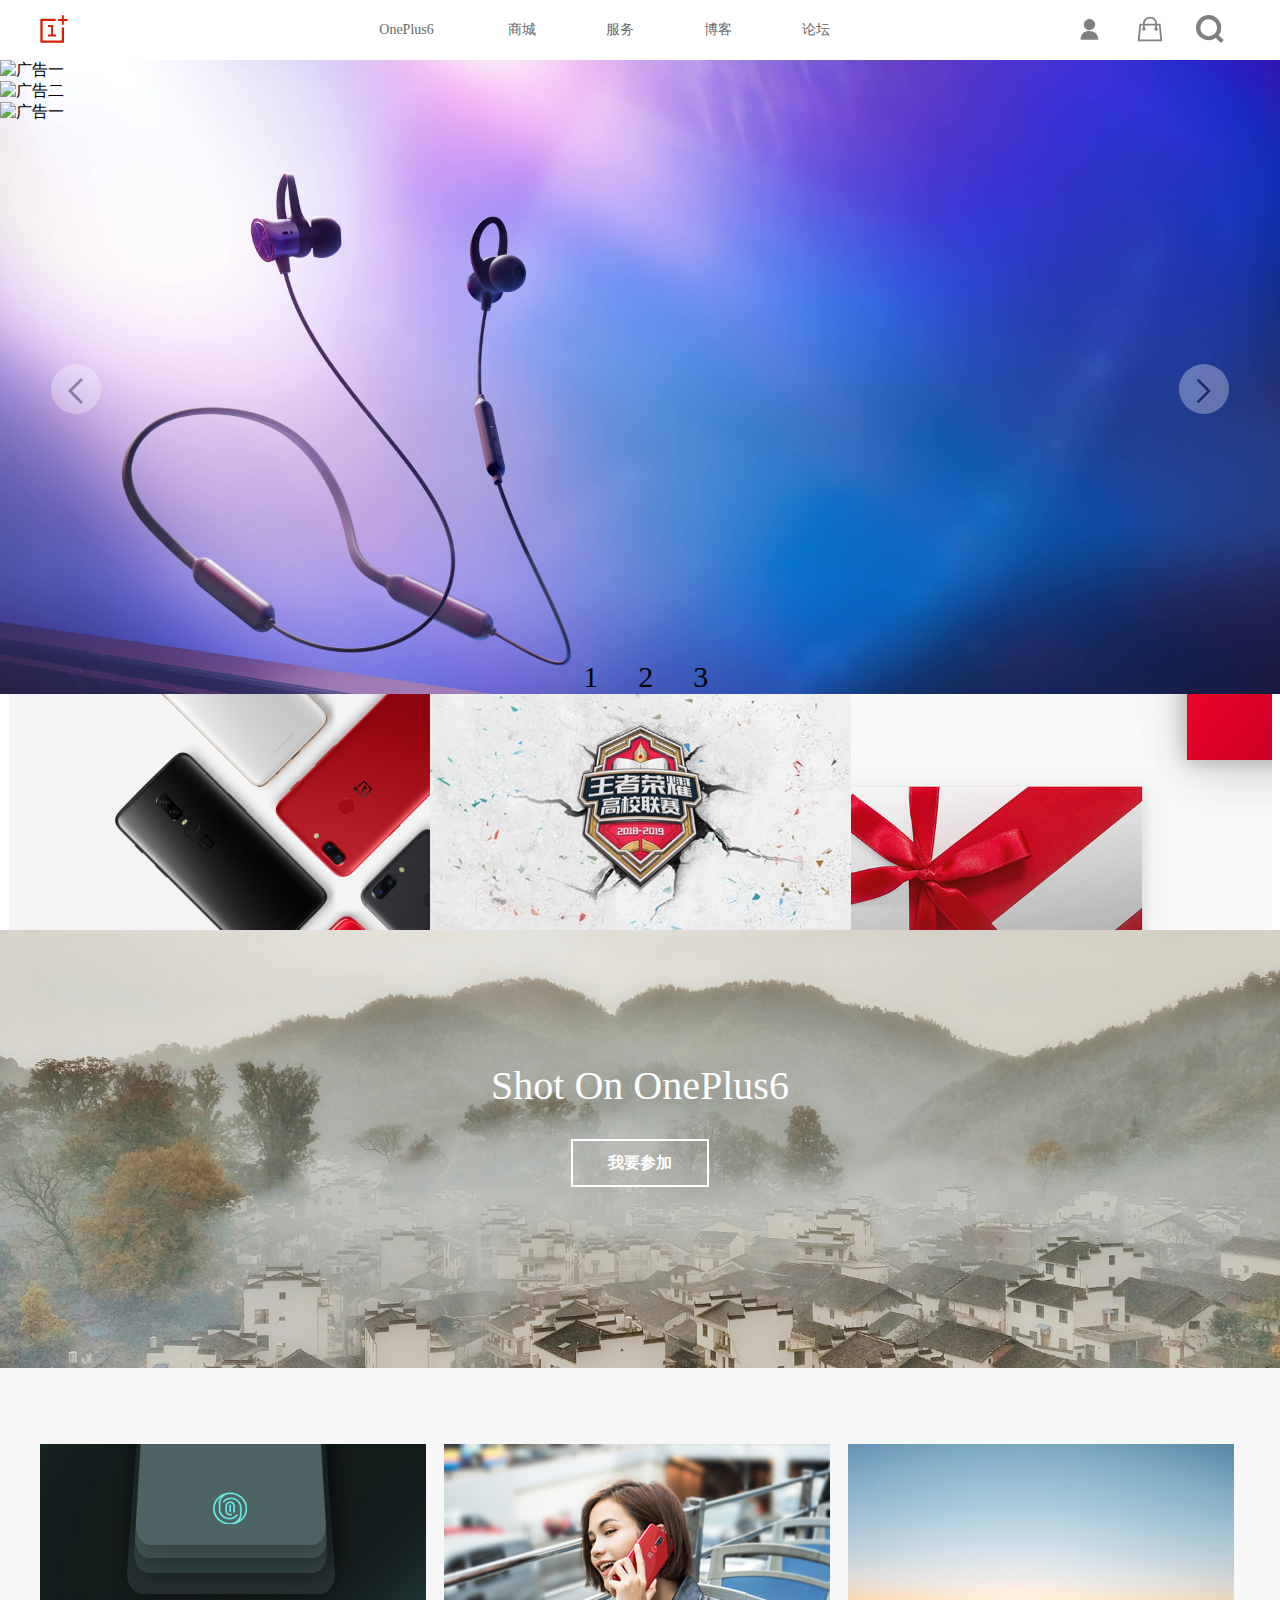
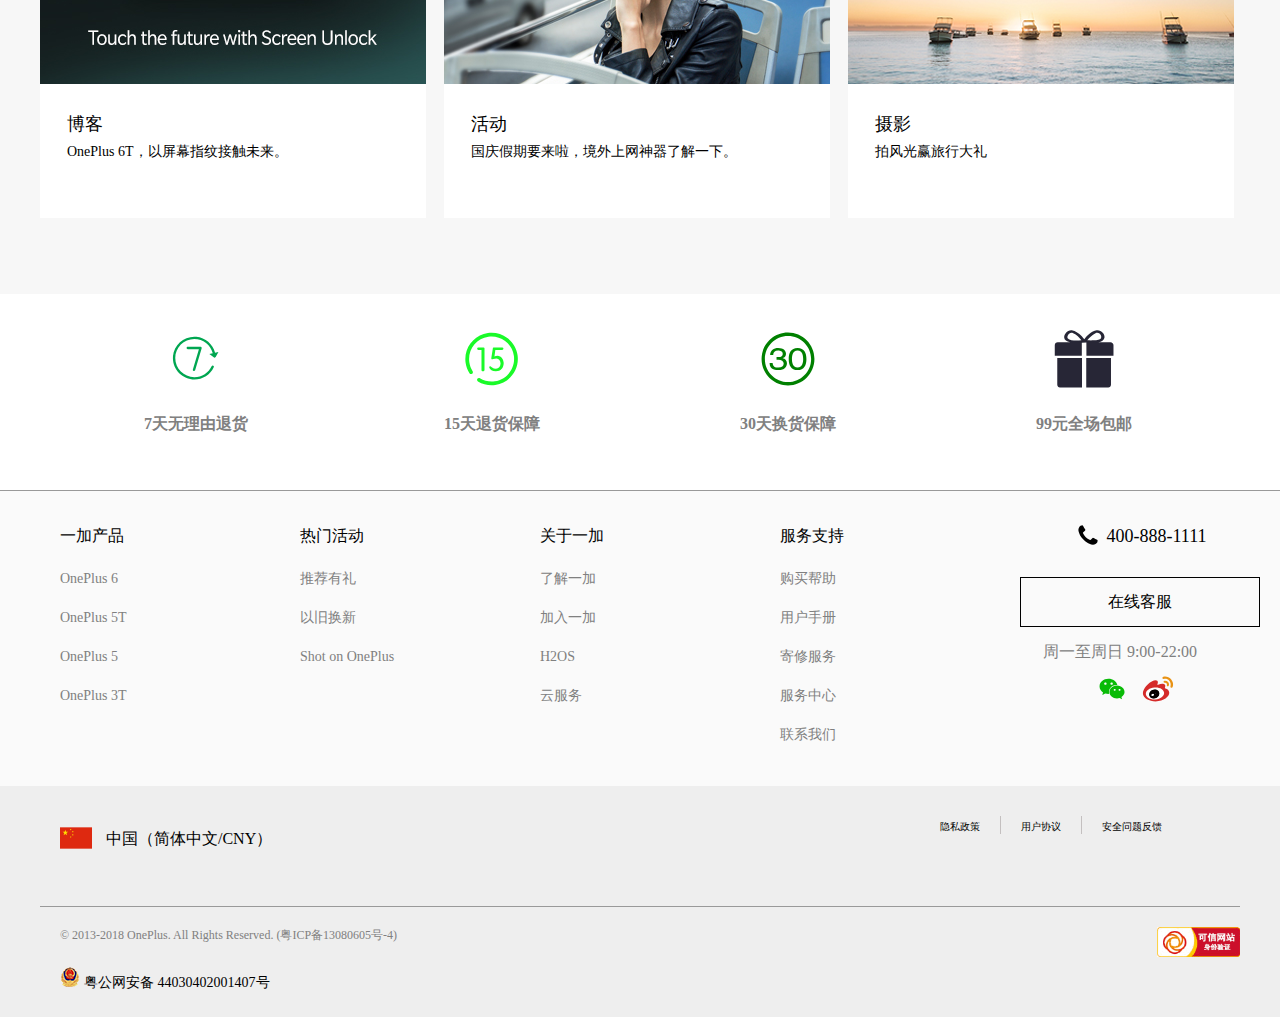
==== index.html @ f3541f17 "OnePlus/2018.10.11" ====
<!DOCTYPE html>
<html lang="en">

<head>
    <meta charset="UTF-8">
    <meta name="viewport" content="width=device-width, initial-scale=1.0">
    <meta http-equiv="X-UA-Compatible" content="ie=edge">
    <title>一加手机官网-不将就</title>
    <script src='js/require.js' async="true" defer data-main='js/index_main'></script>
    <script src="iconfont/iconfont.js"></script>
    <link rel="stylesheet" href="css/reset.css">
    <link rel="stylesheet" href="css/index.min.css">
    <style type="text/css">
        .icon {
            width: 2em;
            height: 2em;
            vertical-align: -0.15em;
            fill: currentColor;
            overflow: hidden;
        }
    </style>
</head>

<body>
    <!-- nav -->
    <div class="nav_box">
        <div class="nav">
            <a href="index.html">
                <svg class="icon" aria-hidden="true">
                    <use xlink:href="#icon-yijia"></use>
                </svg>
            </a>
            <ul>
                <li><a href="">OnePlus6</a></li>
                <li><a href="shopping.html">商城</a></li>
                <li><a href="">服务</a></li>
                <li><a href="">博客</a></li>
                <li><a href="">论坛</a></li>
            </ul>
            <a href=""><svg class="icon" aria-hidden="true">
                    <use xlink:href="#icon-search"></use>
                </svg></a>
            <a href="" id="order">
                <svg class="icon" aria-hidden="true">
                    <use xlink:href="#icon-bag"></use>
                </svg>
            </a>
            <div id="order-info">
                <p>您的购物车里没有商品！</p>
                <a href="">去购物
                    <div id="shelter1"></div>
                </a>
            </div>
            <a href="" id="user">
                <svg class="icon" aria-hidden="true">
                    <use xlink:href="#icon-40one"></use>
                </svg>
            </a>
            <div id="user-info">
                <ul>
                    <li><a href="">订单</a></li>
                    <li><a href="">账户</a></li>
                    <li><a href="">推荐有礼</a></li>
                    <li><a id="login" href="">登陆</a></li>
                    <!-- <li><a id="logout" href="">登出</a></li> -->
                </ul>
            </div>
        </div>
    </div>
    <!-- banner -->
    <div id="banner">
        <div id="prev">
            <svg class="icon" aria-hidden="true">
                <use xlink:href="#icon-jiantou-copy"></use>
            </svg>
        </div>
        <div id="next">
            <svg class="icon" aria-hidden="true">
                <use xlink:href="#icon-arrow-right-copy"></use>
            </svg>
        </div>
        <ul>
            <li><a href=""><img src="" alt="广告一" /></a></li>
            <li><a href=""><img src="" alt="广告二" /></a></li>
            <li><a href=""><img src="" alt="广告一" /></a></li>
        </ul>
        <ol>
            <li class="active">1</li>
            <li>2</li>
            <li>3</li>
        </ol>
    </div>
    <!-- cont1 -->
    <div class="cont1_box">
        <ul class="cont1"></ul>
    </div>
    <!-- cont2 -->
    <div class="cont2">
        <div class="cont2-text">
            <h1>Shot On OnePlus6</h1>
            <a href="">我要参加
                <div id="shelter2"></div>
            </a>
        </div>
    </div>
    <!-- cont3 -->
    <div class="cont3_box">
        <div class="cont3"></div>
    </div>
    <!-- footer1 -->
    <div class="footer1_box">
        <div class="footer1">
            <ul>
                <li><a href="">
                        <svg class="icon" aria-hidden="true">
                            <use xlink:href="#icon-tianwuliyoutuihuo"></use>
                        </svg>
                        <p>7天无理由退货</p>
                    </a></li>
                <li><a href="">
                        <svg class="icon" aria-hidden="true">
                            <use xlink:href="#icon-15tianwuliyoutuihuo"></use>
                        </svg>
                        <p>15天退货保障</p>
                    </a></li>
                <li><a href="">
                        <svg class="icon" aria-hidden="true">
                            <use xlink:href="#icon-30"></use>
                        </svg>
                        <p>30天换货保障</p>
                    </a></li>
                <li><a href="">
                        <svg class="icon" aria-hidden="true">
                            <use xlink:href="#icon-bajiefuli"></use>
                        </svg>
                        <p>99元全场包邮</p>
                    </a></li>
            </ul>
        </div>
    </div>
    <!-- footer2 -->
    <div class="footer2_box">
        <div class="footer2">
            <dl>
                <dt>一加产品</dt>
                <dd><a href="">OnePlus 6</a></dd>
                <dd><a href="">OnePlus 5T</a></dd>
                <dd><a href="">OnePlus 5</a></dd>
                <dd><a href="">OnePlus 3T</a></dd>
            </dl>
            <dl>
                <dt>热门活动</dt>
                <dd><a href="">推荐有礼</a></dd>
                <dd><a href="">以旧换新</a></dd>
                <dd><a href="">Shot on OnePlus</a></dd>
            </dl>
            <dl>
                <dt>关于一加</dt>
                <dd><a href="">了解一加</a></dd>
                <dd><a href="">加入一加</a></dd>
                <dd><a href="">H2OS</a></dd>
                <dd><a href="">云服务</a></dd>
            </dl>
            <dl>
                <dt>服务支持</dt>
                <dd><a href="">购买帮助</a></dd>
                <dd><a href="">用户手册</a></dd>
                <dd><a href="">寄修服务</a></dd>
                <dd><a href="">服务中心</a></dd>
                <dd><a href="">联系我们</a></dd>
            </dl>
            <dl>
                <a href="" class="phone">
                    <svg class="icon" aria-hidden="true">
                        <use xlink:href="#icon-phone"></use>
                        <i>400-888-1111</i>
                    </svg>
                </a>
                <a href="" class="online">在线客服
                    <div id="shelter3"></div>
                </a>
                <p class="time">周一至周日 9:00-22:00</p>
                <p class="pic">
                    <img src="images/f26d7e3fbe8ce7c4f3bd30d6b5be1ee5.png" alt="">
                    <svg id="wechat" class="icon" aria-hidden="true">
                        <use xlink:href="#icon-weixin1"></use>
                    </svg>
                    <svg class="icon" aria-hidden="true">
                        <use xlink:href="#icon-weibo1"></use>
                    </svg>
                </p>
            </dl>
        </div>
    </div>
    <!-- footer3 -->
    <div class="footer3_box">
        <div class="footer3">
            <div>
                <a href="">
                    <svg class="icon" aria-hidden="true">
                        <use xlink:href="#icon-cn"></use>
                    </svg>
                    <i>中国（简体中文/CNY）</i>
                </a>
                <ul>
                    <li><a href="">隐私政策</a></li>
                    <li><a href="">用户协议</a></li>
                    <li><a href="">安全问题反馈</a></li>
                </ul>
            </div>
            <div>
                <p>© 2013-2018 OnePlus. All Rights Reserved. (粤ICP备13080605号-4)</p>
                <img src="images/cnnic.png" alt="">
                <a href="">
                    <img src="images/badge.png" alt="">
                    <i>粤公网安备 44030402001407号</i>
                </a>
            </div>
        </div>
    </div>
</body>

</html>
---- css/index.min.css ----
@charset "UTF-8";#order-info,#user-info ul{border-top:1px solid #999}.cont3_box .cont3,.footer2_box .footer2,.footer3_box .footer3,.nav_box .nav{width:1200px;margin:0 auto}.nav_box,.nav_box .nav{height:60px}.nav_box .nav>a{display:block;float:right;width:60px;height:58px;text-align:center}.nav_box .nav>a svg{color:gray;font-size:14px;margin-top:15px;text-align:left}.nav_box .nav>a:nth-of-type(1){float:left;text-align:left}.nav_box .nav>a:nth-of-type(3):hover,.nav_box .nav>a:nth-of-type(4):hover{border-bottom:2px solid #000}.nav_box .nav>ul{margin-left:300px}.nav_box .nav>ul li{float:left;height:58px;line-height:60px}.nav_box .nav>ul li a{width:28px;height:58px;display:block;padding:0 35px;text-align:center;line-height:60px;font-size:14px;color:#666}#order-info,#user-info{top:60px;display:none;box-shadow:0 4px 5px 5px rgba(0,0,0,.15);background:#fff;z-index:10}.nav_box .nav>ul li:nth-child(1) a{width:63px}#order-info a,#user-info{width:280px;position:absolute}.nav_box .nav>ul li a:hover{border-bottom:3px solid #fa2727;color:#b40707}#user-info{height:276px;text-align:left;right:90px}#user-info ul{padding:25px 20px}#user-info ul li:hover a{color:#000}#user-info ul li:nth-child(4):hover a{text-decoration:underline}#user-info ul li a{font-weight:900;font-size:14px;height:50px;line-height:50px;color:gray;display:block;border-bottom:1px solid #a8a7a7}#login{display:inline-block!important;color:#0690c7!important;border:0!important;height:70px!important;line-height:70px!important}#order-info{width:320px;min-height:220px;text-align:center;position:absolute;right:20px}#order-info a{bottom:20px;left:20px;display:inline-block;height:40px;background:#d81848;color:#fff;line-height:40px}#order-info p{margin-top:50px;color:gray;padding:23px 20px}#order-info #shelter1{position:absolute;bottom:0;left:0;width:0;height:40px;background:#380307;opacity:0}#banner{height:634px;background-size:100%!important;position:relative}#banner div{width:50px;height:50px;border-radius:50%;background:#fff;position:absolute;opacity:.3;text-align:center;line-height:70px}.cont1,.cont1_box{height:236.42px}#banner div:nth-child(1){left:4%;top:48%}#banner div:nth-child(2){right:4%;top:48%}#banner div:hover{cursor:pointer}#banner ol{position:absolute;bottom:0;left:44%}#banner ol li{float:left;font-size:30px;padding:0 20px;cursor:pointer}.cont1{width:1263px;margin:0 auto}.cont1 li{float:left}.cont1 li a{display:block}.cont1 li a img{width:421px}.cont2{height:438px;position:relative;background-size:100%!important}.cont2 .cont2-text{position:absolute;top:30%;width:100%;text-align:center}.cont2 .cont2-text h1{color:#fff;font-size:40px}.cont2 .cont2-text a{display:inline-block;width:134px;height:44px;text-align:center;line-height:44px;color:#fff;font-weight:600;border:2px solid #fff;margin-top:30px;position:relative;z-index:10}.cont2 .cont2-text a #shelter2{position:absolute;bottom:0;left:0;width:0;height:44px;background:#fff;z-index:-1}.cont3_box,.cont3_box .cont3{height:374px}.cont3_box{background:rgba(189,186,186,.123);padding:75.64px 0}.cont3_box .cont3 dl{margin-right:18px;float:left}.cont3_box .cont3 dl:last-child{margin:0}.cont3_box .cont3 dl dt a img{height:240px;width:386px}.cont3_box .cont3 dl dd{padding:23px 27px;width:332px;height:88px;background:#fff}.cont3_box .cont3 dl dd h4{width:332px;height:34px;line-height:34px;font-size:18px}.cont3_box .cont3 dl dd p{width:332px;height:21px;line-height:21px;font-size:14px}.cont3_box .cont3 dl:hover{cursor:pointer;box-shadow:5px 10px 30px 1px #c5c4c4;transform:translateY(-3px)}.footer1_box{height:196px;background:#fff;border-bottom:1px solid #999}.footer1_box .footer1{height:196px;width:1184px;margin:0 auto}.footer1_box .footer1 ul li{float:left;padding:35px 0}.footer1_box .footer1 ul li a{display:block;width:296px;height:125px;text-align:center;line-height:45px}.footer1_box .footer1 ul li a p{font-display:16px;color:gray;font-weight:900}.footer1_box .footer1 ul li a svg{font-size:30px}.footer1_box .footer1 ul li:nth-child(3) a svg,.footer1_box .footer1 ul li:nth-child(4) a svg{color:green}.footer2_box{height:295px;background:#fafafa}.footer2_box .footer2{height:255px;padding:20px 0}.footer2_box .footer2 dl{width:200px;float:left;padding:0 20px}.footer2_box .footer2 dl dt{height:50px;line-height:50px}.footer2_box .footer2 dl dd{height:23px;padding:8px 0;width:200px}.footer2_box .footer2 dl dd a{font-size:14px;color:gray}.footer2_box .footer2 dl:last-child .phone{display:block;width:240px;height:51px;line-height:51px;text-align:center;font-size:18px}.footer2_box .footer2 dl:last-child .phone svg{margin-bottom:-5px;margin-right:5px;font-size:14px}.footer2_box .footer2 dl:last-child .online{display:block;margin:15px 0;border:1px solid #000;padding:0 17px;width:204px;height:48px;line-height:48px;text-align:center;z-index:10;position:relative}.footer2_box .footer2 dl:last-child .online #shelter3{position:absolute;bottom:0;left:0;width:0;height:48px;background:#000;z-index:-1}.footer2_box .footer2 dl:last-child .time{text-align:center;font-size:16px;color:gray}.footer2_box .footer2 dl:last-child .pic{text-align:center;margin:10px 0;width:240px;height:40px;position:relative}.footer3_box,.footer3_box .footer3{height:231px}.footer2_box .footer2 dl:last-child .pic svg{cursor:pointer;display:inline-block;margin-right:10px}.footer2_box .footer2 dl:last-child .pic img{display:none;position:absolute;width:120px;top:-120px;left:30px;z-index:10}.footer3_box{background:#eee}.footer3_box .footer3 div:nth-child(1){padding:30px 20px 20px;width:1160px;height:70px}.footer3_box .footer3 div:nth-child(1)>a{display:block;float:left;line-height:45px;font-size:16px}.footer3_box .footer3 div:nth-child(1)>a svg{margin:0 10px -8px 0}.footer3_box .footer3 div:nth-child(1) ul{float:right;width:300px;height:50px}.footer3_box .footer3 div:nth-child(1) ul li{float:left;padding:0 20px;border-right:1px solid #c4c0c0}.footer3_box .footer3 div:nth-child(1) ul li:last-child{border:none}.footer3_box .footer3 div:nth-child(1) ul li a{font-size:10px}.footer3_box .footer3 div:nth-child(2){border-top:1px solid #999;padding:20px 0 30px;height:60px;width:1200px}.footer3_box .footer3 div:nth-child(2) p{padding:0 20px;width:390px;height:30px;font-size:12px;color:gray;float:left}.footer3_box .footer3 div:nth-child(2) img{width:83px;height:30px;float:right}.footer3_box .footer3 div:nth-child(2) a{width:250px;height:30px;display:block;margin-top:40px;padding:0 20px}.footer3_box .footer3 div:nth-child(2) a img{display:inline-block;width:20px;height:20px;float:none}.footer3_box .footer3 div:nth-child(2) a i{font-size:14px}
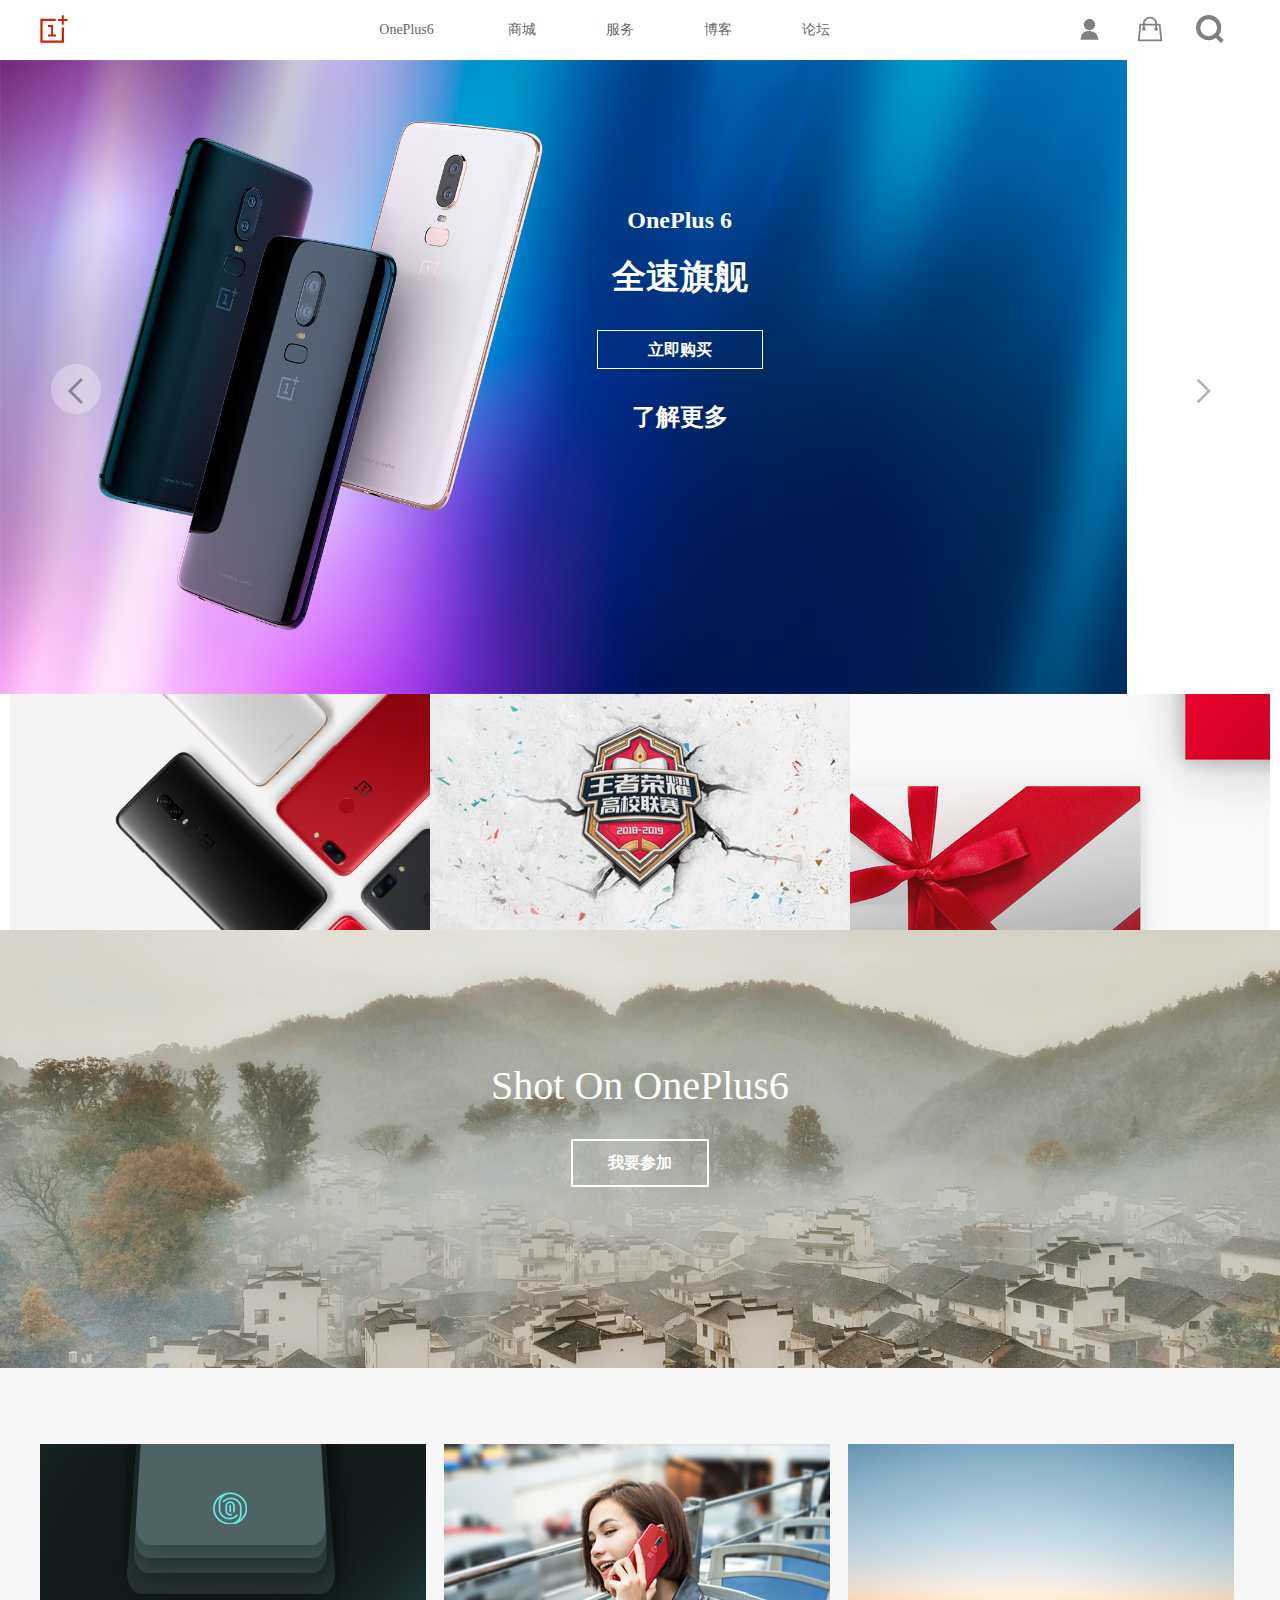
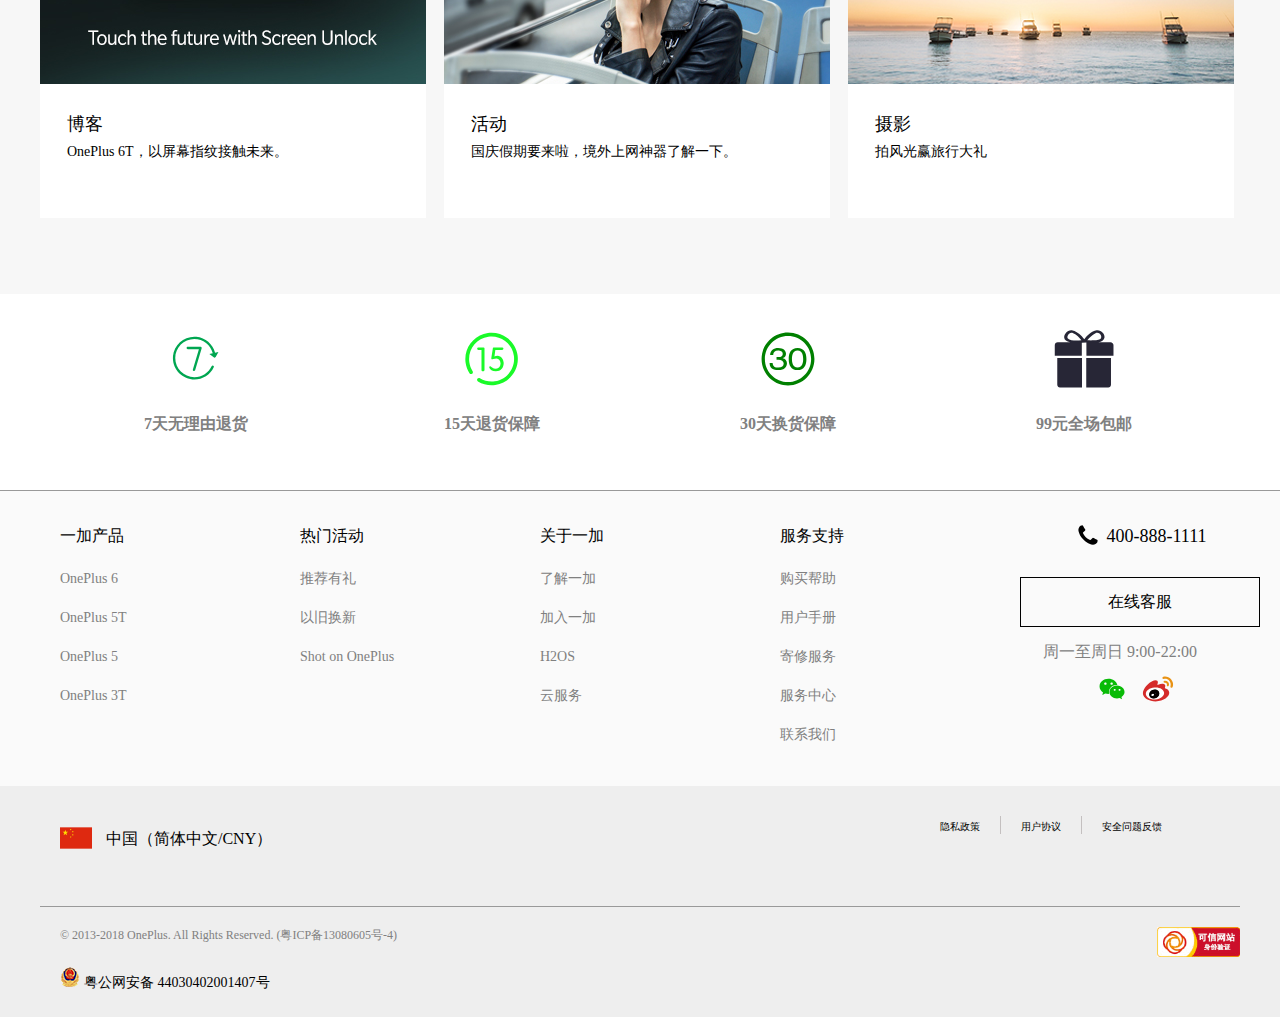
==== commit 82f17ba3: "OnePlus/2018.10.15" ====
--- a/index.html
+++ b/index.html
@@ -6,9 +6,9 @@
     <meta name="viewport" content="width=device-width, initial-scale=1.0">
     <meta http-equiv="X-UA-Compatible" content="ie=edge">
     <title>一加手机官网-不将就</title>
+    <link rel="shortcut icon" href="https://statics.oneplus.cn/img/oneplus.ico">
     <script src='js/require.js' async="true" defer data-main='js/index_main'></script>
     <script src="iconfont/iconfont.js"></script>
-    <link rel="stylesheet" href="css/reset.css">
     <link rel="stylesheet" href="css/index.min.css">
     <style type="text/css">
         .icon {
@@ -31,7 +31,7 @@
                 </svg>
             </a>
             <ul>
-                <li><a href="">OnePlus6</a></li>
+                <li><a href="oneplus6.html">OnePlus6</a></li>
                 <li><a href="shopping.html">商城</a></li>
                 <li><a href="">服务</a></li>
                 <li><a href="">博客</a></li>
@@ -79,16 +79,7 @@
                 <use xlink:href="#icon-arrow-right-copy"></use>
             </svg>
         </div>
-        <ul>
-            <li><a href=""><img src="" alt="广告一" /></a></li>
-            <li><a href=""><img src="" alt="广告二" /></a></li>
-            <li><a href=""><img src="" alt="广告一" /></a></li>
-        </ul>
-        <ol>
-            <li class="active">1</li>
-            <li>2</li>
-            <li>3</li>
-        </ol>
+        <ul></ul>
     </div>
     <!-- cont1 -->
     <div class="cont1_box">
--- a/css/index.min.css
+++ b/css/index.min.css
@@ -1 +1 @@
-@charset "UTF-8";#order-info,#user-info ul{border-top:1px solid #999}.cont3_box .cont3,.footer2_box .footer2,.footer3_box .footer3,.nav_box .nav{width:1200px;margin:0 auto}.nav_box,.nav_box .nav{height:60px}.nav_box .nav>a{display:block;float:right;width:60px;height:58px;text-align:center}.nav_box .nav>a svg{color:gray;font-size:14px;margin-top:15px;text-align:left}.nav_box .nav>a:nth-of-type(1){float:left;text-align:left}.nav_box .nav>a:nth-of-type(3):hover,.nav_box .nav>a:nth-of-type(4):hover{border-bottom:2px solid #000}.nav_box .nav>ul{margin-left:300px}.nav_box .nav>ul li{float:left;height:58px;line-height:60px}.nav_box .nav>ul li a{width:28px;height:58px;display:block;padding:0 35px;text-align:center;line-height:60px;font-size:14px;color:#666}#order-info,#user-info{top:60px;display:none;box-shadow:0 4px 5px 5px rgba(0,0,0,.15);background:#fff;z-index:10}.nav_box .nav>ul li:nth-child(1) a{width:63px}#order-info a,#user-info{width:280px;position:absolute}.nav_box .nav>ul li a:hover{border-bottom:3px solid #fa2727;color:#b40707}#user-info{height:276px;text-align:left;right:90px}#user-info ul{padding:25px 20px}#user-info ul li:hover a{color:#000}#user-info ul li:nth-child(4):hover a{text-decoration:underline}#user-info ul li a{font-weight:900;font-size:14px;height:50px;line-height:50px;color:gray;display:block;border-bottom:1px solid #a8a7a7}#login{display:inline-block!important;color:#0690c7!important;border:0!important;height:70px!important;line-height:70px!important}#order-info{width:320px;min-height:220px;text-align:center;position:absolute;right:20px}#order-info a{bottom:20px;left:20px;display:inline-block;height:40px;background:#d81848;color:#fff;line-height:40px}#order-info p{margin-top:50px;color:gray;padding:23px 20px}#order-info #shelter1{position:absolute;bottom:0;left:0;width:0;height:40px;background:#380307;opacity:0}#banner{height:634px;background-size:100%!important;position:relative}#banner div{width:50px;height:50px;border-radius:50%;background:#fff;position:absolute;opacity:.3;text-align:center;line-height:70px}.cont1,.cont1_box{height:236.42px}#banner div:nth-child(1){left:4%;top:48%}#banner div:nth-child(2){right:4%;top:48%}#banner div:hover{cursor:pointer}#banner ol{position:absolute;bottom:0;left:44%}#banner ol li{float:left;font-size:30px;padding:0 20px;cursor:pointer}.cont1{width:1263px;margin:0 auto}.cont1 li{float:left}.cont1 li a{display:block}.cont1 li a img{width:421px}.cont2{height:438px;position:relative;background-size:100%!important}.cont2 .cont2-text{position:absolute;top:30%;width:100%;text-align:center}.cont2 .cont2-text h1{color:#fff;font-size:40px}.cont2 .cont2-text a{display:inline-block;width:134px;height:44px;text-align:center;line-height:44px;color:#fff;font-weight:600;border:2px solid #fff;margin-top:30px;position:relative;z-index:10}.cont2 .cont2-text a #shelter2{position:absolute;bottom:0;left:0;width:0;height:44px;background:#fff;z-index:-1}.cont3_box,.cont3_box .cont3{height:374px}.cont3_box{background:rgba(189,186,186,.123);padding:75.64px 0}.cont3_box .cont3 dl{margin-right:18px;float:left}.cont3_box .cont3 dl:last-child{margin:0}.cont3_box .cont3 dl dt a img{height:240px;width:386px}.cont3_box .cont3 dl dd{padding:23px 27px;width:332px;height:88px;background:#fff}.cont3_box .cont3 dl dd h4{width:332px;height:34px;line-height:34px;font-size:18px}.cont3_box .cont3 dl dd p{width:332px;height:21px;line-height:21px;font-size:14px}.cont3_box .cont3 dl:hover{cursor:pointer;box-shadow:5px 10px 30px 1px #c5c4c4;transform:translateY(-3px)}.footer1_box{height:196px;background:#fff;border-bottom:1px solid #999}.footer1_box .footer1{height:196px;width:1184px;margin:0 auto}.footer1_box .footer1 ul li{float:left;padding:35px 0}.footer1_box .footer1 ul li a{display:block;width:296px;height:125px;text-align:center;line-height:45px}.footer1_box .footer1 ul li a p{font-display:16px;color:gray;font-weight:900}.footer1_box .footer1 ul li a svg{font-size:30px}.footer1_box .footer1 ul li:nth-child(3) a svg,.footer1_box .footer1 ul li:nth-child(4) a svg{color:green}.footer2_box{height:295px;background:#fafafa}.footer2_box .footer2{height:255px;padding:20px 0}.footer2_box .footer2 dl{width:200px;float:left;padding:0 20px}.footer2_box .footer2 dl dt{height:50px;line-height:50px}.footer2_box .footer2 dl dd{height:23px;padding:8px 0;width:200px}.footer2_box .footer2 dl dd a{font-size:14px;color:gray}.footer2_box .footer2 dl:last-child .phone{display:block;width:240px;height:51px;line-height:51px;text-align:center;font-size:18px}.footer2_box .footer2 dl:last-child .phone svg{margin-bottom:-5px;margin-right:5px;font-size:14px}.footer2_box .footer2 dl:last-child .online{display:block;margin:15px 0;border:1px solid #000;padding:0 17px;width:204px;height:48px;line-height:48px;text-align:center;z-index:10;position:relative}.footer2_box .footer2 dl:last-child .online #shelter3{position:absolute;bottom:0;left:0;width:0;height:48px;background:#000;z-index:-1}.footer2_box .footer2 dl:last-child .time{text-align:center;font-size:16px;color:gray}.footer2_box .footer2 dl:last-child .pic{text-align:center;margin:10px 0;width:240px;height:40px;position:relative}.footer3_box,.footer3_box .footer3{height:231px}.footer2_box .footer2 dl:last-child .pic svg{cursor:pointer;display:inline-block;margin-right:10px}.footer2_box .footer2 dl:last-child .pic img{display:none;position:absolute;width:120px;top:-120px;left:30px;z-index:10}.footer3_box{background:#eee}.footer3_box .footer3 div:nth-child(1){padding:30px 20px 20px;width:1160px;height:70px}.footer3_box .footer3 div:nth-child(1)>a{display:block;float:left;line-height:45px;font-size:16px}.footer3_box .footer3 div:nth-child(1)>a svg{margin:0 10px -8px 0}.footer3_box .footer3 div:nth-child(1) ul{float:right;width:300px;height:50px}.footer3_box .footer3 div:nth-child(1) ul li{float:left;padding:0 20px;border-right:1px solid #c4c0c0}.footer3_box .footer3 div:nth-child(1) ul li:last-child{border:none}.footer3_box .footer3 div:nth-child(1) ul li a{font-size:10px}.footer3_box .footer3 div:nth-child(2){border-top:1px solid #999;padding:20px 0 30px;height:60px;width:1200px}.footer3_box .footer3 div:nth-child(2) p{padding:0 20px;width:390px;height:30px;font-size:12px;color:gray;float:left}.footer3_box .footer3 div:nth-child(2) img{width:83px;height:30px;float:right}.footer3_box .footer3 div:nth-child(2) a{width:250px;height:30px;display:block;margin-top:40px;padding:0 20px}.footer3_box .footer3 div:nth-child(2) a img{display:inline-block;width:20px;height:20px;float:none}.footer3_box .footer3 div:nth-child(2) a i{font-size:14px}+@charset "UTF-8";#order-info,#user-info ul{border-top:1px solid #999}body,dd,div,dl,dt,fieldset,form,h1,h2,h3,h4,h5,h6,html,img,input,legend,li,ol,p,span,table,tbody,td,tfoot,th,thead,tr,ul{margin:0;padding:0}img{display:block;border:0}li,ol,ul{list-style:none}a,html,u{text-decoration:none;color:#000}b,h1,h2,h3,h4,h5,h6,strong{font-weight:400}em,i{font-style:normal}.cont3_box .cont3,.footer2_box .footer2,.footer3_box .footer3,.nav_box .nav{width:1200px;margin:0 auto}.nav_box,.nav_box .nav{height:60px}.nav_box .nav>a{display:block;float:right;width:60px;height:58px;text-align:center}.nav_box .nav>a svg{color:gray;font-size:14px;margin-top:15px;text-align:left}.nav_box .nav>a:nth-of-type(1){float:left;text-align:left}.nav_box .nav>a:nth-of-type(3):hover,.nav_box .nav>a:nth-of-type(4):hover{border-bottom:2px solid #000}.nav_box .nav>ul{margin-left:300px}.nav_box .nav>ul li{float:left;height:58px;line-height:60px}.nav_box .nav>ul li a{width:28px;height:58px;display:block;padding:0 35px;text-align:center;line-height:60px;font-size:14px;color:#666}#banner,#banner ul{height:634px;position:relative}#order-info,#user-info{top:60px;display:none;box-shadow:0 4px 5px 5px rgba(0,0,0,.15);background:#fff;z-index:10}.nav_box .nav>ul li:nth-child(1) a{width:63px}#order-info a,#user-info{width:280px;position:absolute}.nav_box .nav>ul li a:hover{border-bottom:3px solid #fa2727;color:#b40707}#user-info{height:276px;text-align:left;right:90px}#user-info ul{padding:25px 20px}#user-info ul li:hover a{color:#000}#user-info ul li:nth-child(4):hover a{text-decoration:underline}#user-info ul li a{font-weight:900;font-size:14px;height:50px;line-height:50px;color:gray;display:block;border-bottom:1px solid #a8a7a7}#login{display:inline-block!important;color:#0690c7!important;border:0!important;height:70px!important;line-height:70px!important}#order-info{width:320px;min-height:220px;text-align:center;position:absolute;right:20px}#order-info a{bottom:20px;left:20px;display:inline-block;height:40px;background:#d81848;color:#fff;line-height:40px}#order-info p{margin-top:50px;color:gray;padding:23px 20px}#order-info #shelter1{position:absolute;bottom:0;left:0;width:0;height:40px;background:#380307;opacity:0}#next,#prev{width:50px;height:50px;border-radius:50%;background:#fff;position:absolute;opacity:.3;text-align:center;line-height:70px;z-index:10}#prev{left:4%;top:48%}#next{right:4%;top:48%}#banner div:hover{cursor:pointer}#banner ul{margin:0 auto}#banner ul li{position:absolute}#banner ul li .text{padding:0 20px;width:404px;height:226px;color:#fff;font-weight:600;text-align:center;position:absolute}#banner ul li .text a{color:#fff;width:56px;height:50px;padding:10px 50px;margin:30px 0;border:1px solid #fff}#banner ul li .text p:nth-of-type(1){font-size:24px;padding:20px 0}#banner ul li .text p:nth-of-type(2){font-size:34px;margin-bottom:40px}#banner ul li .text p:nth-of-type(3){margin-top:20px;font-size:24px;padding:20px 0}#banner ul li>a img{height:634px;width:100%}.cont1,.cont1_box{height:236.42px}.cont1{width:1260px;margin:0 auto}.cont1 li{float:left}.cont1 li a{display:block}.cont1 li a img{width:420px}.cont2{height:438px;position:relative;background-size:100%!important}.cont2 .cont2-text{position:absolute;top:30%;width:100%;text-align:center}.cont2 .cont2-text h1{color:#fff;font-size:40px}.cont2 .cont2-text a{display:inline-block;width:134px;height:44px;text-align:center;line-height:44px;color:#fff;font-weight:600;border:2px solid #fff;margin-top:30px;position:relative;z-index:10}.cont2 .cont2-text a #shelter2{position:absolute;bottom:0;left:0;width:0;height:44px;background:#fff;z-index:-1}.cont3_box,.cont3_box .cont3{height:374px}.cont3_box{background:rgba(189,186,186,.123);padding:75.64px 0}.cont3_box .cont3 dl{margin-right:18px;float:left}.cont3_box .cont3 dl:last-child{margin:0}.cont3_box .cont3 dl dt a img{height:240px;width:386px}.cont3_box .cont3 dl dd{padding:23px 27px;width:332px;height:88px;background:#fff}.cont3_box .cont3 dl dd h4{width:332px;height:34px;line-height:34px;font-size:18px}.cont3_box .cont3 dl dd p{width:332px;height:21px;line-height:21px;font-size:14px}.cont3_box .cont3 dl:hover{cursor:pointer;box-shadow:5px 10px 30px 1px #c5c4c4;transform:translateY(-3px)}.footer1_box{height:196px;background:#fff;border-bottom:1px solid #999}.footer1_box .footer1{height:196px;width:1184px;margin:0 auto}.footer1_box .footer1 ul li{float:left;padding:35px 0}.footer1_box .footer1 ul li a{display:block;width:296px;height:125px;text-align:center;line-height:45px}.footer1_box .footer1 ul li a p{font-display:16px;color:gray;font-weight:900}.footer1_box .footer1 ul li a svg{font-size:30px}.footer1_box .footer1 ul li:nth-child(3) a svg,.footer1_box .footer1 ul li:nth-child(4) a svg{color:green}.footer2_box{height:295px;background:#fafafa}.footer2_box .footer2{height:255px;padding:20px 0}.footer2_box .footer2 dl{width:200px;float:left;padding:0 20px}.footer2_box .footer2 dl dt{height:50px;line-height:50px}.footer2_box .footer2 dl dd{height:23px;padding:8px 0;width:200px}.footer2_box .footer2 dl dd a{font-size:14px;color:gray}.footer2_box .footer2 dl:last-child .phone{display:block;width:240px;height:51px;line-height:51px;text-align:center;font-size:18px}.footer2_box .footer2 dl:last-child .phone svg{margin-bottom:-5px;margin-right:5px;font-size:14px}.footer2_box .footer2 dl:last-child .online{display:block;margin:15px 0;border:1px solid #000;padding:0 17px;width:204px;height:48px;line-height:48px;text-align:center;z-index:10;position:relative}.footer2_box .footer2 dl:last-child .online #shelter3{position:absolute;bottom:0;left:0;width:0;height:48px;background:#000;z-index:-1}.footer2_box .footer2 dl:last-child .time{text-align:center;font-size:16px;color:gray}.footer2_box .footer2 dl:last-child .pic{text-align:center;margin:10px 0;width:240px;height:40px;position:relative}.footer3_box,.footer3_box .footer3{height:231px}.footer2_box .footer2 dl:last-child .pic svg{cursor:pointer;display:inline-block;margin-right:10px}.footer2_box .footer2 dl:last-child .pic img{display:none;position:absolute;width:120px;top:-120px;left:30px;z-index:10}.footer3_box{background:#eee}.footer3_box .footer3 div:nth-child(1){padding:30px 20px 20px;width:1160px;height:70px}.footer3_box .footer3 div:nth-child(1)>a{display:block;float:left;line-height:45px;font-size:16px}.footer3_box .footer3 div:nth-child(1)>a svg{margin:0 10px -8px 0}.footer3_box .footer3 div:nth-child(1) ul{float:right;width:300px;height:50px}.footer3_box .footer3 div:nth-child(1) ul li{float:left;padding:0 20px;border-right:1px solid #c4c0c0}.footer3_box .footer3 div:nth-child(1) ul li:last-child{border:none}.footer3_box .footer3 div:nth-child(1) ul li a{font-size:10px}.footer3_box .footer3 div:nth-child(2){border-top:1px solid #999;padding:20px 0 30px;height:60px;width:1200px}.footer3_box .footer3 div:nth-child(2) p{padding:0 20px;width:390px;height:30px;font-size:12px;color:gray;float:left}.footer3_box .footer3 div:nth-child(2) img{width:83px;height:30px;float:right}.footer3_box .footer3 div:nth-child(2) a{width:250px;height:30px;display:block;margin-top:40px;padding:0 20px}.footer3_box .footer3 div:nth-child(2) a img{display:inline-block;width:20px;height:20px;float:none}.footer3_box .footer3 div:nth-child(2) a i{font-size:14px}